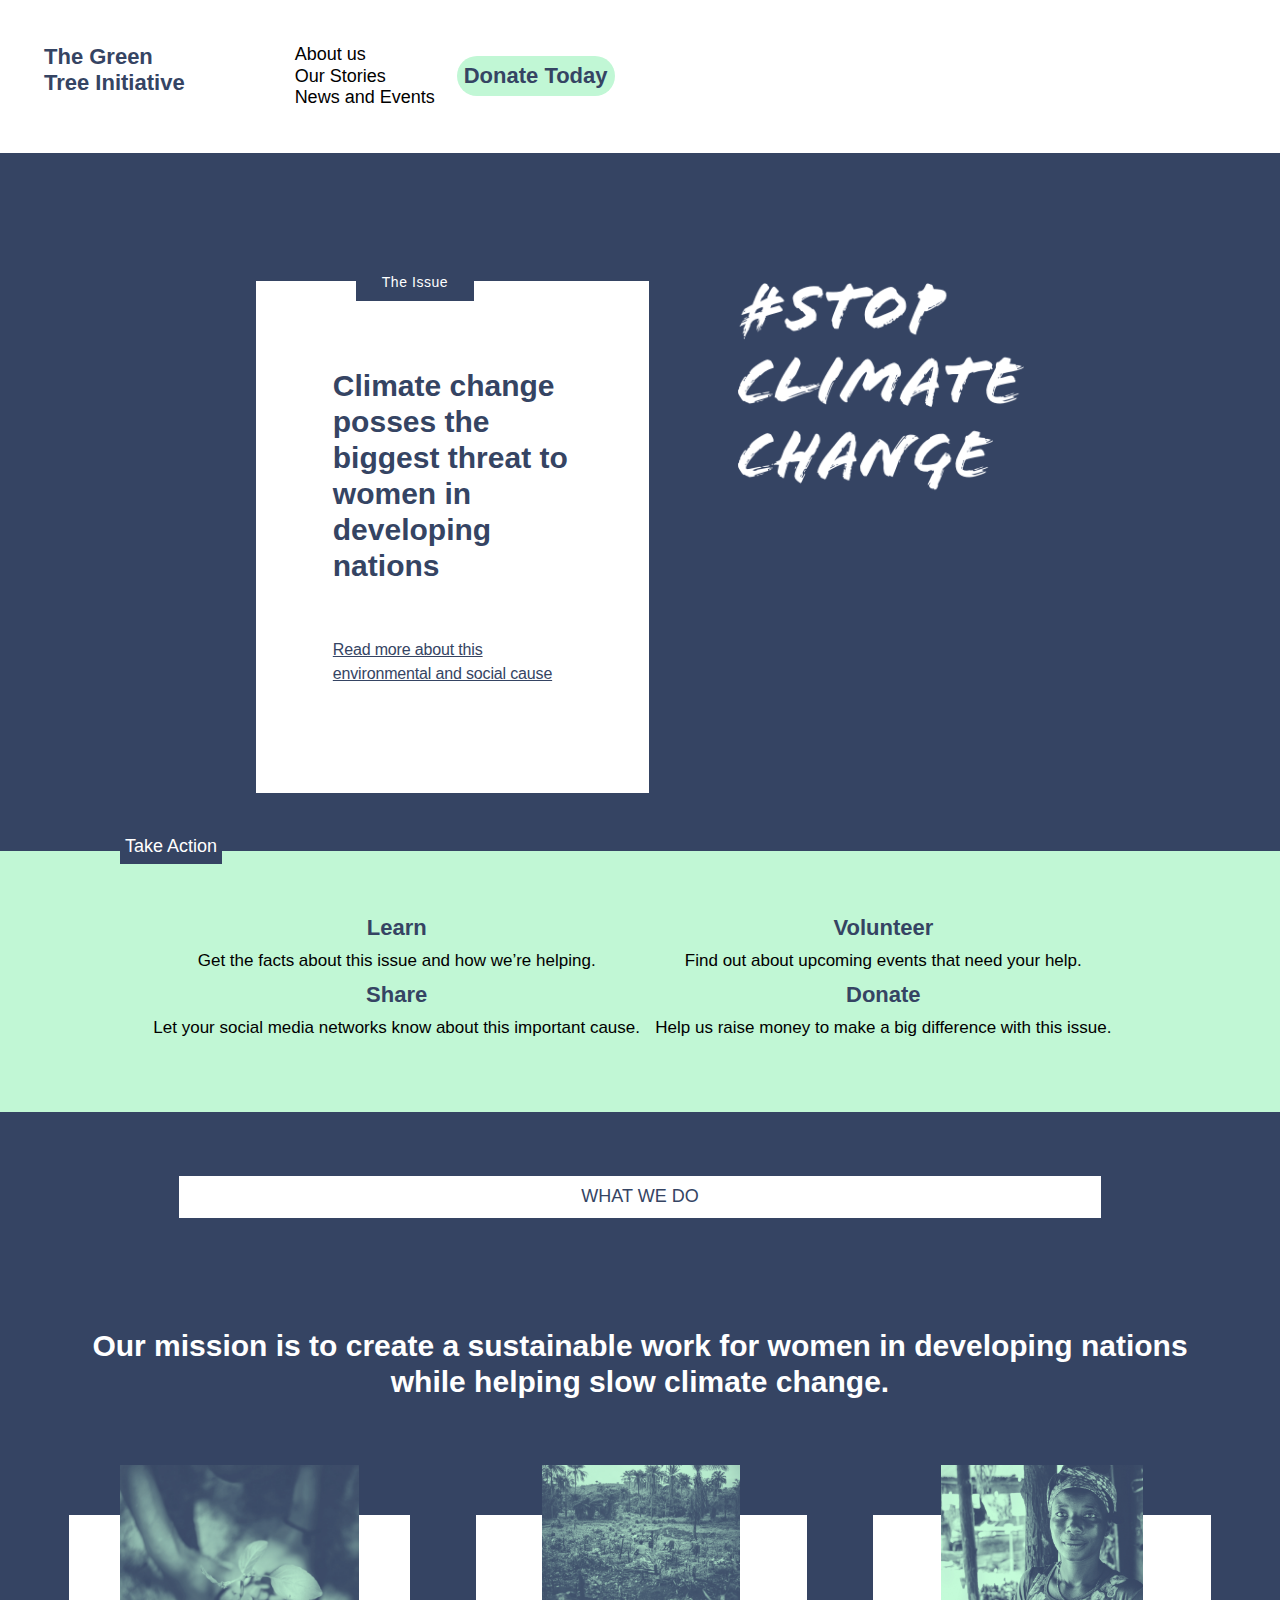
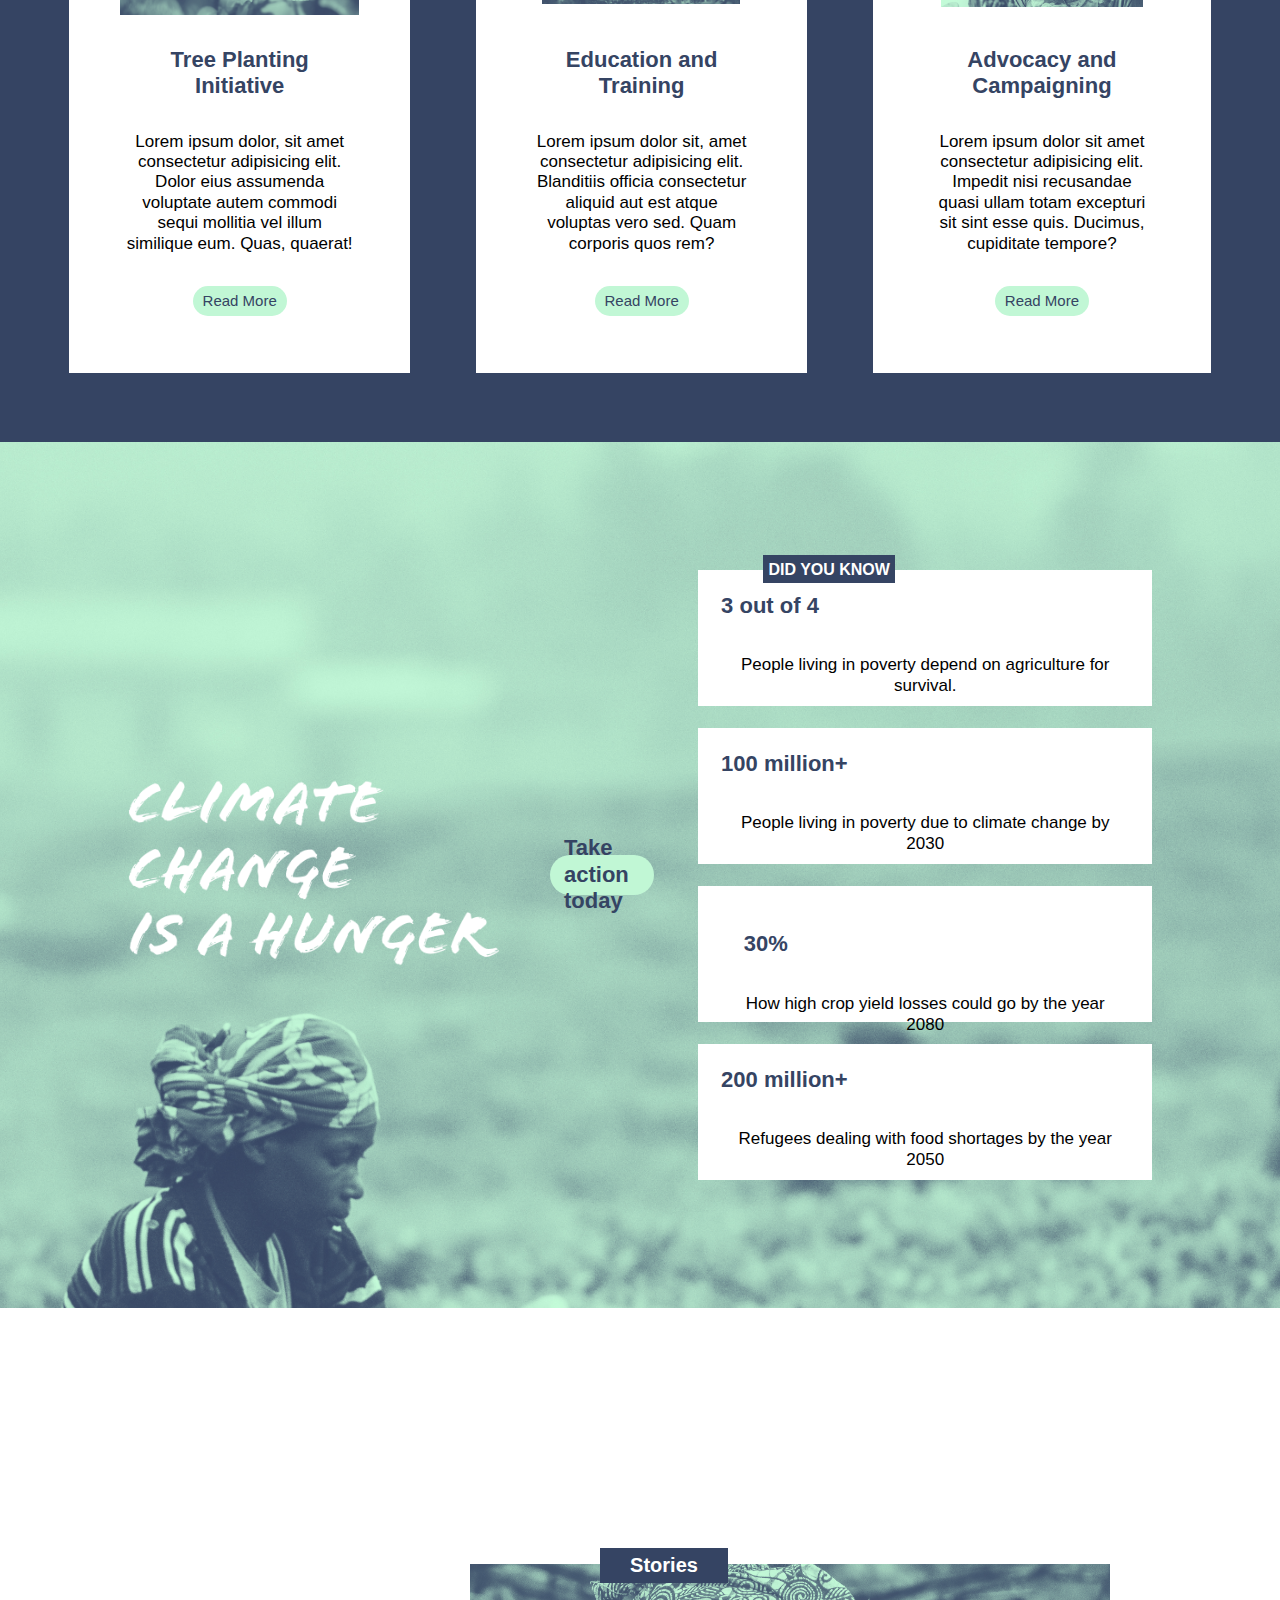
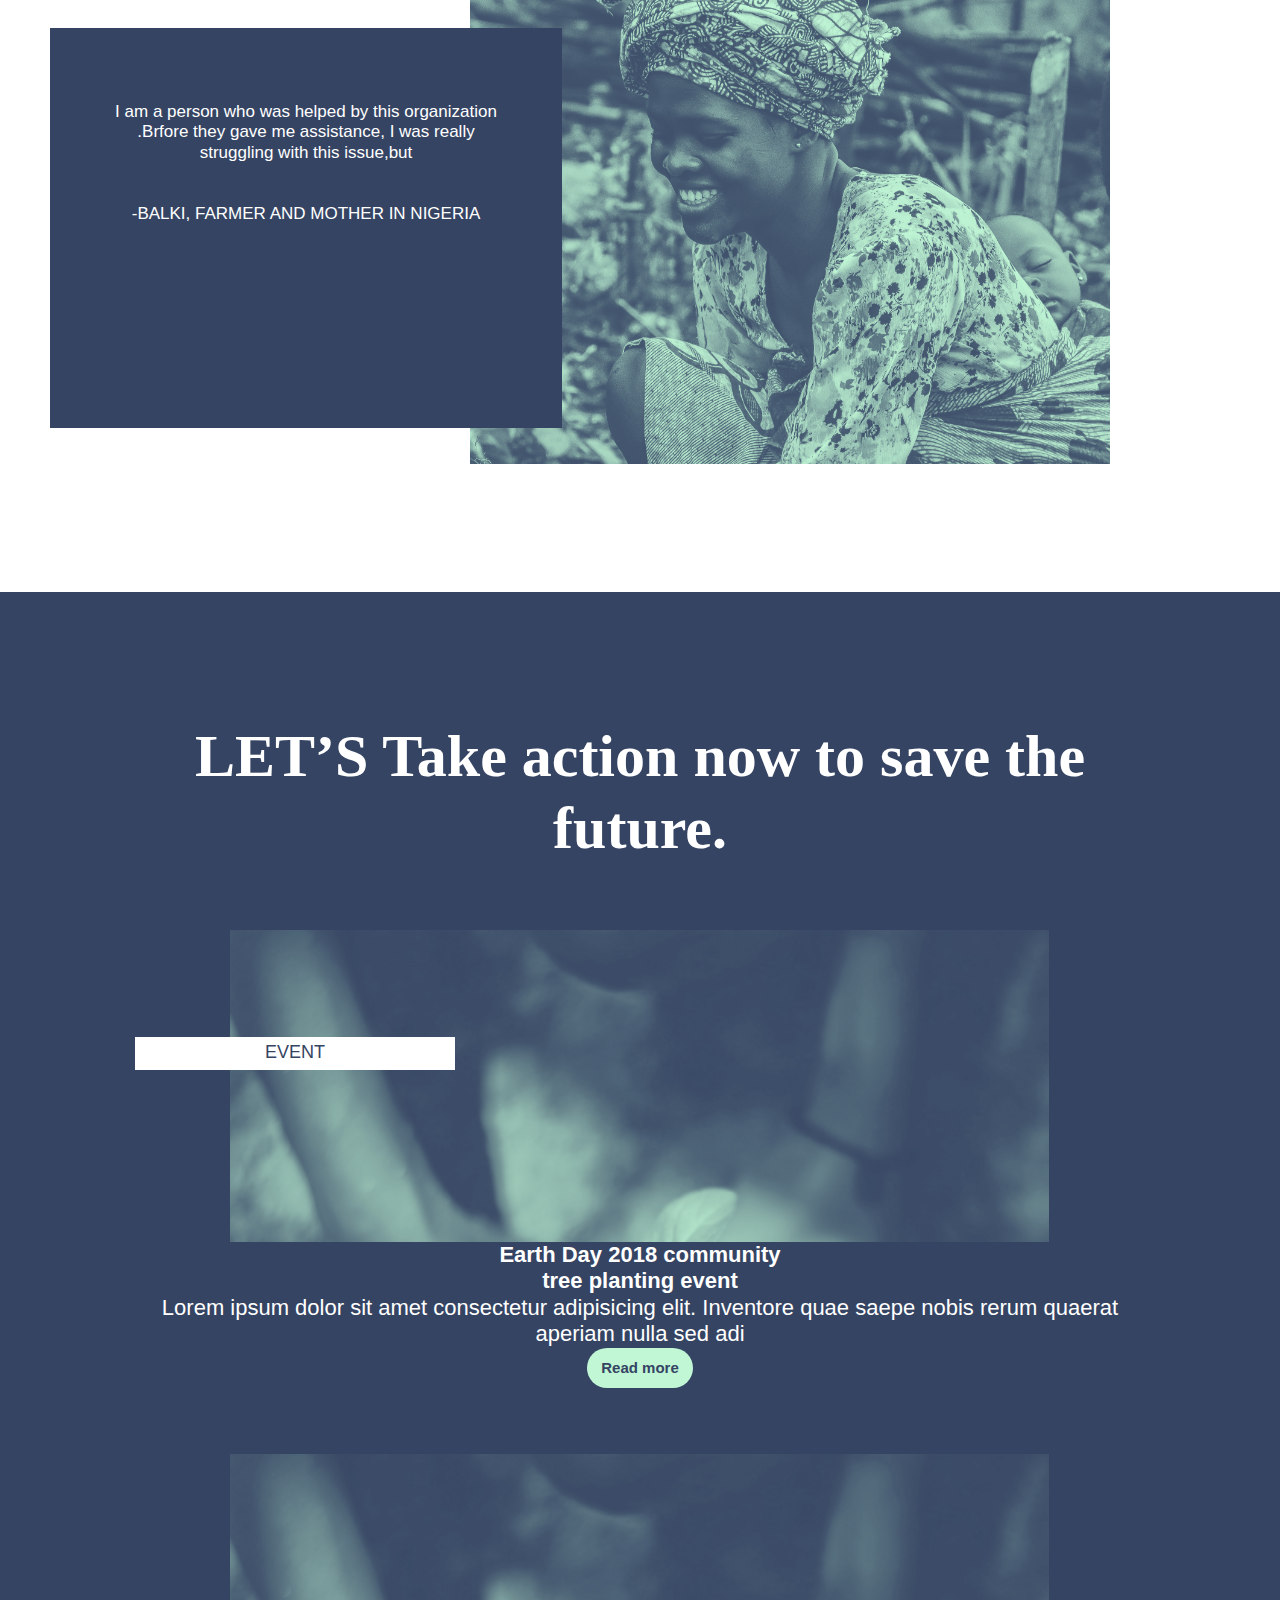
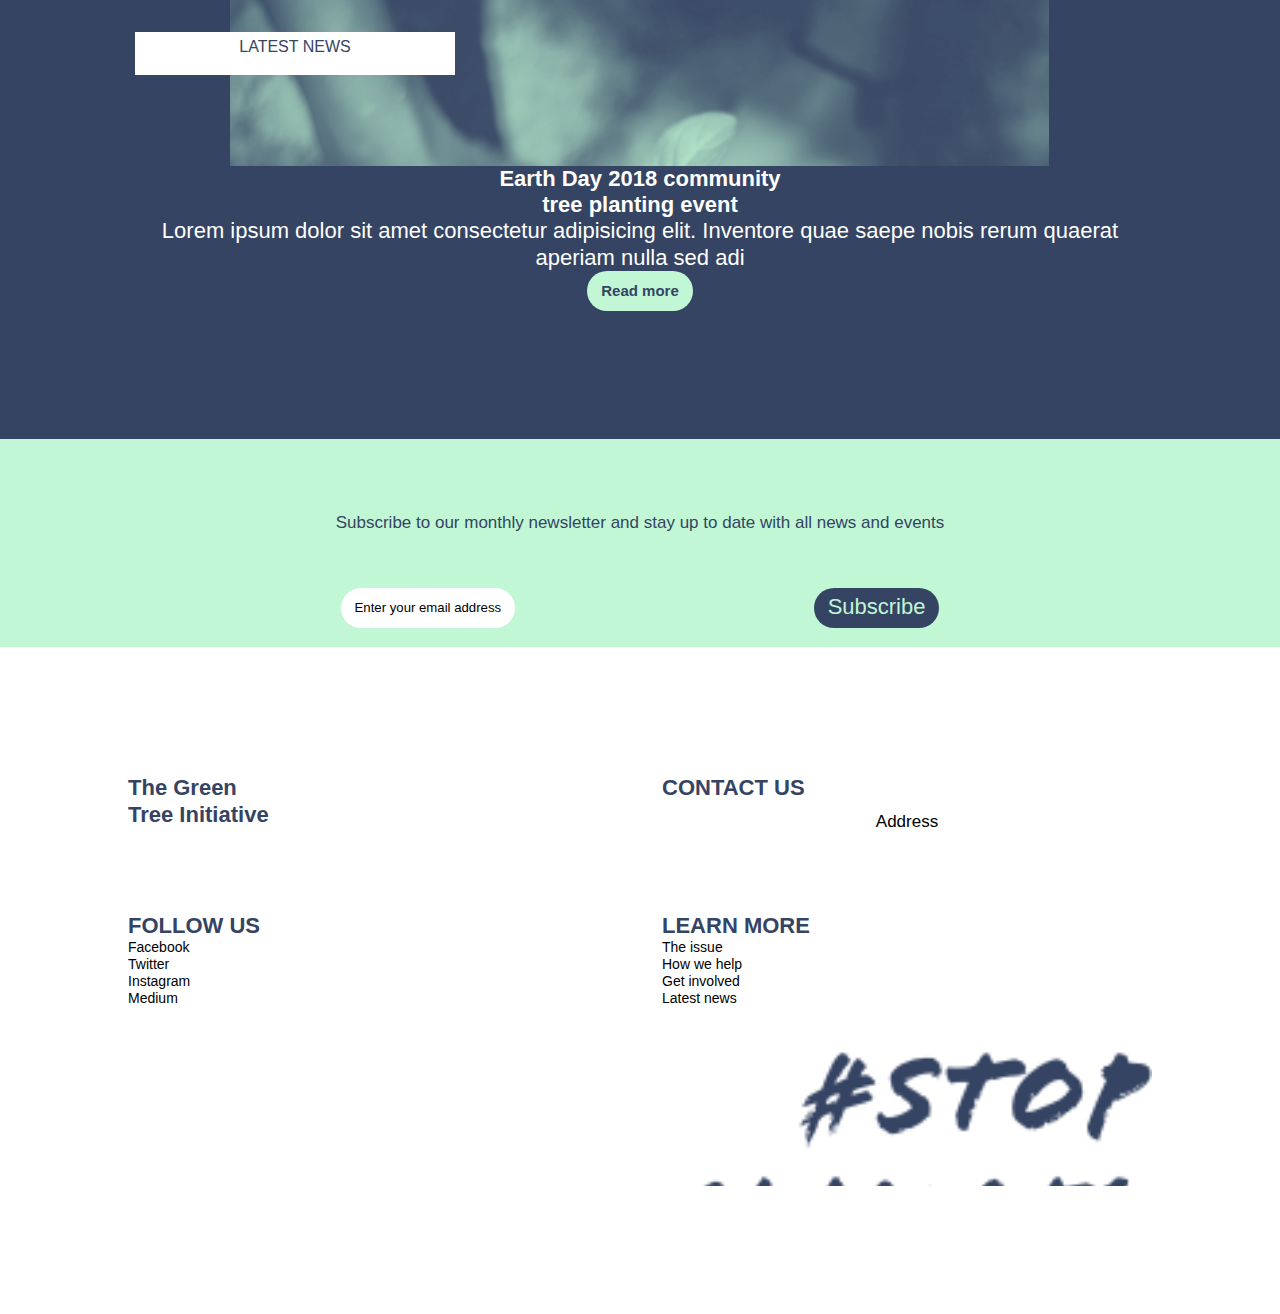
==== index.html @ ba5d0704 "Rename green_indexmb.html to index.html" ====
<!DOCTYPE html>
<html lang="en">

<head>
    <meta charset="UTF-8">
    <meta http-equiv="X-UA-Compatible" content="IE=edge">
    <meta name="viewport" content="width=device-width, initial-scale=1.0">
    <title>The Green Tree Initiative</title>
    <link rel="stylesheet" href="css/greenindexmb.css">
</head>

<body>

    <div class="navbar">
        <!-- <div class="container"> -->
        <div class="title">
            <h1 id="logo">The Green </br>Tree Initiative</h1>
            <ul id="list">
                <li>About us</li>
                <li>Our Stories</li>
                <li>News and Events</li>
            </ul>
        </div>
        <div id="Donate"><a href="green_donate.html"> Donate Today</a></div>
        <!-- </div> -->
    </div>
    <section class="showcase">
        <div class="img1">
        </div>
        <!-- <div class="container flex"> -->
        <div class="show1">
            <div class="little1">
                <h3>The Issue</h3>
            </div>
            <div class="d1">
                <p class="s1">Climate change posses the biggest threat to women in developing nations</p>
            </div>

            <a href="lssss">Read more about this environmental and social cause</a>

        </div>

        <!-- </div> -->
    </section>
    <div class="navbar2">
        <!-- <div class="navbar2"> -->
        <!-- <div class="container grid"> -->
        <h2 id="TA">Take Action</h2>
        <div class="innav2">
            <div>
                <h2>Learn</h2>
                <p>Get the facts about this issue and how we’re helping.</p>
            </div>
            <div>
                <h2>Volunteer</h2>
                <p>Find out about upcoming events that need your help.</p>
            </div>
            <div>
                <h2>Share</h2>
                <p>Let your social media networks know about this important cause.</p>
            </div>
            <div>
                <h2>Donate</h2>
                <p>Help us raise money to make a big difference with this issue.</p>
            </div>
        </div>

        <!-- </div> -->
    </div>
    <section class="showcase2">
        <div id="what_we_do">WHAT WE DO
        </div>
        <div id="mission">Our mission is to create a sustainable work
            for women in developing nations while helping slow climate change.
        </div>
        <div class="innershow">
            <div class="Initiative v">
                <div class="imgin pic"></div>
                <div></br></br></div>
                <h3>Tree Planting Initiative
                </h3>
                <p>Lorem ipsum dolor, sit amet consectetur adipisicing elit. Dolor eius assumenda voluptate autem
                    commodi
                    sequi mollitia vel illum similique eum. Quas, quaerat!</p>
                <h4 class="readmore">Read More</h4>
            </div>
            <div class="Training v">
                <div class="imgtr pic"></div>
                <div></br></br></div>
                <h3>Education and Training</h3>
                <p>Lorem ipsum dolor sit, amet consectetur adipisicing elit. Blanditiis officia consectetur aliquid aut
                    est
                    atque voluptas vero sed. Quam corporis quos rem?</p>
                <h4 class="readmore">Read More</h4>
            </div>
            <div class="Advocacy v">
                <div class="imgad pic"></div>
                <div></br></br></div>
                <h3>Advocacy and Campaigning</h3>
                <p>Lorem ipsum dolor sit amet consectetur adipisicing elit. Impedit nisi recusandae quasi ullam totam
                    excepturi sit sint esse quis. Ducimus, cupiditate tempore?</p>
                <h4 class="readmore">Read More
                </h4>
            </div>
        </div>
    </section>
    <section class="showcase3">
        <!-- <div class="container grid"> -->
        <!-- <div class="box1"> -->

        <div class="imgclim"></div>
        <div>
            <h5 id="tat">Take action today</h5>
        </div>
        </div>
        <div class="box2">
            <div id="didyouknow">DID YOU KNOW</div>
            <div class="minibox1">
                <h3>3 out of 4</h3>
                <img src="">
                <p>People living in poverty depend on agriculture for survival.</p>
                <img src="">
            </div>
            <div class="minibox2">
                <h3>100 million+</h3>
                <img src="">
                <p>People living in poverty due to climate change by 2030</p>
                <img src="" alt="">
            </div>
            <div class="minibox3">
                <h3>30%</h3>
                <img src="">
                <p>How high crop yield losses could go by the year 2080</p>
                <img src="" alt="">
            </div>
            <div class="minibox4">
                <h3>200 million+</h3>
                <img src="">
                <p>Refugees dealing with food shortages by the year 2050</p>
                <img src="" alt="">
            </div>
            <!-- </div>             -->
        </div>
    </section>
    <section class="showcase4">

        <div class="bgimg">
            <div id="Stories">Stories</div>
        </div>
        <div class="para">
            <p>I am a person who was helped by this organization
                .Brfore they gave me assistance, I was really struggling with this issue,but
                </br></br></br>-BALKI, FARMER AND MOTHER IN NIGERIA
            </p>
        </div>

        <h4 class="readmore">Read More</h4>

    </section>
    <section class="showcase5">
        <div class="letstake">LET’S Take action now to save the future.</div>
        <div class="eventclass">
            <div class="imgtake">
                <p id="event">EVENT</p>
            </div>
            <div id="earthday">
                <h4>Earth Day 2018 community</br> tree planting event</h4>
            </div>
            <div id="lorem">Lorem ipsum dolor sit amet consectetur adipisicing elit. Inventore quae saepe nobis rerum
                quaerat aperiam
                nulla sed adi </div>
            <h4 class="readmore">Read more</h4>
        </div>
        <div class="newsclass">
            <div class="imgtake">
                <p id="news">LATEST NEWS</p>
            </div>
            <div>
                <h4>Earth Day 2018 community</br> tree planting event</h4>
            </div>
            <div>Lorem ipsum dolor sit amet consectetur adipisicing elit. Inventore quae saepe nobis rerum quaerat
                aperiam
                nulla sed adi </div>
            <h4 class="readmore">Read more</h4>
        </div>

    </section>
    <div class="emailbar">
        <!-- <div class="container"> -->
        <div>
            <p id="subs">Subscribe to our monthly newsletter and stay up to date with all news and events</p>
        </div>
        <div id="mail-sub">
            <div id="email">Enter your email address</div>
            <div id="subscribe">
                Subscribe
            </div>
        </div>
        <!-- </div> -->
    </div>

    <div class="lownav">
        <!-- <div class="container flex"> -->
        <div>
            <h3>The Green </br>Tree Initiative
        </div>
        <div id="contact">
            <h6>CONTACT US</h6>
            <P>Address</P>
        </div>
        <div>
            <h6>FOLLOW US</h6>
            <ul id="follow">
                <li>Facebook</li>
                <li>Twitter</li>
                <li>Instagram</li>
                <li>Medium</li>
            </ul>
        </div>
        <div>
            <h6>LEARN MORE</h6>
            <ul id="follow">
                <li>The issue</li>
                <li>How we help</li>
                <li>Get involved</li>
                <li>Latest news</li>
            </ul>
        </div>
        <div></div>
        <div class="imglow"></div>
    </div>

</body>

</html>
---- css/greenindexmb.css ----
* {
    margin: 0;
    padding: 0;
    box-sizing: border-box;
    font-size: 22px;
    font-family: Helvetica, Arial, sans-serif;
    line-height: 1.2;
}

body {
    background-color: #354463;
    line-height: 1.6;
    display: grid;
}

.container {
    max-width: 80%;
    /* display: flex; */
    /* flex-direction: column; */
    /* align-items: center; */
}

a {
    text-decoration: none;
    color: #354463;
    font-weight: bold;
}

h1 {
    font-weight: 700;
    color: #354463;
}

ul {
    list-style-type: none;

}

li {
    font-size: 14px;
}

p {
    padding: 10px 0;
}

img {
    width: 100%;
}

.navbar {
    height: auto;
    width: 100%;
    background-color: #FFFFFF;
    background-origin: padding-box;
    display: grid;
    grid-template-rows: 2fr 1fr;
    grid-gap: 4 rem;
    justify-items: stretch;
    /* padding: 1rem; */
}

#Donate {
    border-radius: 75px;
    background: #C1f7d5;
    padding: 14px 14px 14px 100px;
    width: auto;
    height: 40px;
    display: flex;
    text-align: center;
    align-items: center;
}

.title {
    display: flex;
    justify-content: space-between;
    padding: 1rem;
    gap: 2rem;
}

.showcase {
    width: 100%;
    height: auto;
    padding: 3% 10% 15%;
    background-image: url("annie-spratt-135307-unsplash@2x.png");
    background-size: 100% 100%;
    background-repeat: no-repeat;
    opacity: 1;
    /* margin-bottom: -70px; */
    z-index: -1;
    display: grid;
    grid-template-rows: 1fr 1fr;
    gap: 10 rem;
}

.img1 {

    /* Layout Properties */

    width: 60%;

    /* UI Properties */

    background-image: url('stopclimatechange.png');
    opacity: 1;
    background-size: 100%;
    background-repeat: no-repeat;

}

.show1 {
    position: relative;
    width: 100%;
    height: 256px;
    padding: 10%;

    /* UI Properties */

    background-color: #FFFFFF;
    background-origin: padding-box;
    opacity: 100;
    z-index: 100;
    display: flex;
    flex-direction: column;
    gap: 2rem;
}

.d1 {
    width: 100%;
}

.little1 {
    position: absolute;
    top: -20px;
    left: 100px;
    height: 40px;
    width: 30%;

    /* UI Properties */

    background: #354463 0% 0% no-repeat padding-box;
    opacity: 1;
    display: flex;
    align-items: center;
    justify-content: center;
    ;
}

.little1 h3 {
    /* top: 254px; */
    /* left: 268px; */
    /* width: 78px; */
    height: 14px;
    disp
    /* UI Properties */

    text-align: center;
    font: normal normal normal 14px/17px Helvetica;
    letter-spacing: 0.56px;
    color: #FFFFFF;
    opacity: 1;
}

.show1 a {

    height: 16px;
    text-align: left;
    text-decoration: underline;
    font: normal normal 300 16px/24px Helvetica;
    letter-spacing: -0.16px;
    color: #354463;
    opacity: 1;
}

.s1 {
    font-family: Helvetica, sans-serif;
    font-size: 18px;
    font-weight: bolder;
    letter-spacing: 0px;
    color: #354463;
    opacity: 1;
    text-align: left;
}

h1,
h2,
h3,
h4,
h5,
h6 {
    color: #354463;
}

.navbar2 {
    position: relative;
    width: 100%;
    height: auto;


    background: #C1F7D5 0% 0% no-repeat padding-box;
    opacity: 1;
    padding: 5% 10%;
    display: flex;
    flex-direction: column;
    align-items: center;
    gap: 1rem;
}

.innav2 div {
    display: flex;
    flex-direction: column;
    align-items: center;
}

h2 {
    color: #354463;
}

#TA {
    position: absolute;
    top: -20px;
    left: 120px;
    height: 33px;
    width: 30%;
    font-weight: 400;
    color: #FFFFFF;
    font-size: 18px;
    padding: 5px;
    /* UI Properties */

    background: #354463 0% 0% no-repeat padding-box;
    opacity: 1;


}

p {
    font-size: 17px;
    text-align: center;
}

.innav2 {
    display: grid;
    grid-template-columns: 1fr 1fr;
    grid-template-rows: 1fr 1fr;
}

.showcase2 {
    width: 100%;
    height: auto;
    background: #354463 0% 0% no-repeat padding-box;
    padding: 5%;
    display: flex;
    flex-direction: column;
    gap: 5rem;
    align-items: center;

}

#mission {
    font-weight: 800;
    color: #FFFFFF;
    text-align: center;
    font-size: 30px;
}

#what_we_do {
    width: 80%;
    text-align: center;
    font-weight: 400;
    color: #354463;
    font-size: 18px;
    padding: 10px;
    background-color: #FFFFFF;
    /* UI Properties */
    opacity: 1;
}

.innershow {
    padding: 5px;
    display: flex;
    flex-direction: column;
    gap: 3rem;

}

.Initiative {
    position: relative;
    background-color: #FFFFFF;
    padding: 10% 10% 30%;
    height: auto;
    text-align: center;
    display: flex;
    flex-direction: column;
    align-items: center;
    gap: 3rem;
}

.imgin {
    position: absolute;
    top: -50px;
    width: 70%;
    height: 150px;
    background-image: url('tree-planting.png');
    background-size: 100%;
    background-repeat: no-repeat;
}

.Training {
    position: relative;
    background-color: #FFFFFF;
    padding: 10% 10% 30%;
    height: auto;
    text-align: center;
    display: flex;
    flex-direction: column;
    align-items: center;
    gap: 3rem;
}

.imgtr {
    position: absolute;
    top: -50px;
    width: 60%;
    height: 190px;
    background-image: url('education-training.png');
    background-size: 100%;
    background-repeat: no-repeat;

}

.Advocacy {
    position: relative;
    background-color: #FFFFFF;
    padding: 10% 10% 30%;
    height: auto;
    text-align: center;
    display: flex;
    flex-direction: column;
    align-items: center;
    gap: 3rem;
}

.imgad {
    position: absolute;
    top: -50px;
    width: 60%;
    height: 190px;
    background-image: url('advocacy.png');
    background-size: 100%;
    background-repeat: no-repeat;
}

.divfl {
    display: flex;
    flex-direction: column;
    gap: 3rem;
}



.showcase3 {
    width: 100%;
    height: auto;
    background-image: url("did-you-know-background.png");
    background-image: 100% 100%;
    background-repeat: no-repeat;
    opacity: 1;
    padding: 10%;
    display: flex;
    flex-direction: column;
    align-items: center;
    gap: 2rem
}

.box2 {
    position: relative;
    width: 90%;
    display: flex;
    flex-direction: column;
    gap: 1rem;
    align-items: stretch;
}

.minibox1 {
    padding: 5%;
    width: 100%;
    height: 136px;

    /* UI Properties */

    background: #FFFFFF 0% 0% no-repeat padding-box;
    opacity: 1;
}

.minibox2 {
    padding: 5%;
    width: 100%;
    height: 136px;

    /* UI Properties */

    background: #FFFFFF 0% 0% no-repeat padding-box;
    opacity: 1;
}

.minibox3 {
    padding: 10%;
    width: 100%;
    height: 136px;

    /* UI Properties */

    background: #FFFFFF 0% 0% no-repeat padding-box;
    opacity: 1;
}

.minibox4 {
    padding: 5%;
    width: 100%;
    height: 136px;

    /* UI Properties */

    background: #FFFFFF 0% 0% no-repeat padding-box;
    opacity: 1;
}

.box1 {
    display: flex;
    flex-direction: column;
    align-items: left;
}

.showcase3 h5 {
    border-radius: 75px;
    background: #C1f7d5;
    padding: 14px;
    width: auto;
    height: 40px;
    display: flex;
    align-items: center;
}

.imgclim {
    width: 75%;
    height: 192px;
    background-image: url('Climate\ changeIs\ a\ hunger\ issue..png');
    background-size: 100%;
    background-repeat: no-repeat;
}

#didyouknow {
    position: absolute;
    text-align: center;

    top: -15px;
    left: 65px;
    height: 28px;

    font-weight: 400;
    color: #FFFFFF;
    font-size: 16px;
    padding: 5px;
    font-weight: 700;
    /* UI Properties */


    background: #354463 0% 0% no-repeat padding-box;
    opacity: 1;
}

.showcase4 {
    position: relative;
    padding: 20% 10% 10%;
    width: 100%;

    background: #FFFFFF 0% 0% no-repeat padding-box;

    display: flex;
    flex-direction: column;
    gap: 4rem;
    align-items: center;
}

.bgimg {
    width: 100%;
    height: 312px;
    background: transparent url('lady-baby.png') 0% 0% no-repeat padding-box;
    opacity: 1;
    padding: 10%;
}

#Stories {
    position: absolute;
    top: 57px;
    left: 124px;
    height: 33px;
    width: 25%;
    font-weight: 400;
    color: #FFFFFF;
    font-size: 18px;
    padding: 5px;
    font-weight: 700;
    /* UI Properties */
    text-align: center;

    background: #354463 0% 0% no-repeat padding-box;
    opacity: 1;

}

.para {
    background-color: #354463;
    color: #FFFFFF;
    padding: 5%;
    display: flex;
    flex-direction: column;
    align-items: center;
}

.para p {
    text-align: center;
}

.para div {
    font-size: small;
    text-align: center;
}

.showcase5 {
    position: relative;
    width: 100%;
    height: auto;
    padding: 10%;
    background: #354463 0% 0% no-repeat padding-box;
    display: flex;
    flex-direction: column;
    align-items: center;
    gap: 3rem;
    text-align: center;
}

.newsclass,
.eventclass {
    /* position: relative; */
    width: 100%;
    background: #354463 0% 0% no-repeat padding-box;
    display: flex;
    flex-direction: column;
    align-items: center;
    gap: 0rem;
    text-align: center;
}

.readmore {
    border-radius: 75px;
    background: #C1f7d5;
    color: #354463;
    padding: 10px;
    width: auto;
    font-size: 15px;
    font-weight: 400;
    height: 30px;
    display: flex;
    align-items: center;
}

.letstake {
    font-size: 60px;
    font-weight: 900;
    font-family: 'Times New Roman', Times, serif;
}

.showcase5 h4 {
    font-weight: 800;
    color: #FFFFFF;
}

.showcase5 .readmore {
    border-radius: 75px;
    background: #C1f7d5;
    color: #354463;
    padding: 14px;
    width: auto;
    height: 40px;
    display: flex;
    align-items: center;
}

.showcase5 div {
    color: #FFFFFF
}

.imgtake {
    width: 80%;
    height: 312px;

    /* UI Properties */

    background-image: url('tree-planting.png');
    background-repeat: no-repeat;
    background-size: 100%;
    opacity: 1;
}

#event {
    position: absolute;
    top: 445px;
    left: 135px;
    height: 33px;
    width: 25%;
    font-weight: 400;
    color: #354463;
    font-size: 18px;
    padding: 5px;
    /* UI Properties */

    background: #FFFFFF 0% 0% no-repeat padding-box;
    opacity: 1;

}

#news {
    position: absolute;
    top: 1040px;
    left: 135px;
    height: 43px;
    width: 25%;
    font-weight: 400;
    color: #354463;
    font-size: 16px;
    padding: 5px;
    /* UI Properties */

    background: #FFFFFF 0% 0% no-repeat padding-box;
    opacity: 1;

}

.emailbar {
    padding: 5%;
    width: 100%;
    height: 208px;
    background: #C1F7D5 0% 0% no-repeat padding-box;
    display: flex;
    flex-direction: column;
    gap: 2rem;
}

#mail-sub {
    display: flex;
    flex-direction: row;
    justify-content: space-evenly;
    gap: 1rem
}

#subs {
    color: #354463;
    font-weight: 500;
    flex-direction: column;
    gap: 2rem;
}

#email {
    border-radius: 75px;
    background: #FFFFFF;
    padding: 14px;
    width: auto;
    height: 40px;
    font-size: 0.6rem;
    display: flex;
    align-items: center;

}

#subscribe {
    border-radius: 75px;
    background: #354463;
    padding: 14px;
    color: #C1F7D5;
    width: auto;
    height: 40px;
    display: flex;
    align-items: center;
}

.lownav {
    padding: 10%;
    background-color: #FFFFFF;
    width: 100%;
    height: auto;
    display: grid;
    grid-template-columns: 1fr 1fr;
    grid-template-rows: 1fr 1fr;
    grid-gap: 2rem;
}

.imglow {
    height: 136px;
    background-image: url("stopclimate.png");
    background-size: 100%;
    background-color: transparent;
    background-origin: padding-box;
    background-repeat: no-repeat;
    opacity: 1;
}

@media only screen (min-width: 768px) and (max-width:900px){
.navbar{
height: 180px;
width: 100%;
background-color: #FFFFFF;
background-origin: padding-box;
display: grid;
grid-template-columns: 1fr 1fr;
grid-gap: 1rem;
justify-items:center;
padding: 1rem;
}
.title {
display: flex;
flex-direction: column;
justify-content: space-between;
padding: 1rem;
gap: 2rem;
}
.title ul{
display: flex;
flex-direction: row;
justify-content: space-evenly;
gap: 1rem;
}
#Donate{
padding-right: 120px;    
}
.showcase2 {
width: 100%;
height: auto;
background: #354463 0% 0% no-repeat padding-box;
padding: 5%;
display: flex;
flex-direction: column;
gap: 8rem;
align-items: center;

}
.img1{
Layout Properties

width: 40%;

UI Properties

background-image: url('stopclimatechange.png');
opacity: 1;
background-size: 100%;
background-repeat: no-repeat;}
#TA {
position: absolute;
top: -20px;
left: 120px;
height: 33px;
width: 20%;
font-weight: 400;
color: #FFFFFF;
font-size: 18px;
padding: 5px 5px 5px 25px;
UI Properties

background: #354463 0% 0% no-repeat padding-box;
opacity: 1;


}
.v{
height: 750px;
padding: 30%;
}
.pic{
height: 328px
}
.bgimg {
width:80%;
height: 500px;
background: transparent url('lady-baby.png') 0% 0% no-repeat padding-box;
opacity: 1;
padding: 10%;
}
.showcase4{
gap: 12rem;
justify-items:flex-start;
}
.showcase4.readmore{
font-size: 22px;
font-weight: 500
}
.para{
position: absolute;
top: 550px;
left: 250px;
width: 60%;
height: 300px;
}
#Stories{
width:10%;
height: 35px;
font-size: 20px;
top:140px;
left: 200px;
}
.lownav {
padding: 10%;
background-color: #FFFFFF;
width: 100%;
height: auto;
display: grid;
grid-template-columns: 1fr 1fr 1fr;
grid-template-rows: 1fr 1fr;
grid-gap: 2rem;
}
.newsclass,.eventclass{
position: relative;
width: 100%;
background: #354463 0% 0% no-repeat padding-box;
display: grid;
grid-template-columns:2fr 1fr;
grid-template-rows: 1fr 1fr 1fr 1fr 1fr;
grid-template-areas:
"a b"
"c b"
"d b"
"d "
"e ";
align-items: center;
gap: 1rem;
text-align: center;
}
.imgtake{
grid-area: b;

}
#earthday{
grid-area: c ;
}
#lorem{
grid-area:d ;
}
#event{
grid-area:a
}
.readmore{
grid-area: e;
} 
}
@media (min-width:960px) {
    .navbar {
        height: auto;
        width: 100%;
        background-color: #FFFFFF;
        background-origin: padding-box;
        display: flex;
        flex-direction: row;
        align-items: center;
        gap: 0rem;
        padding: 1rem;
    }


    #Donate {
        padding: 3px 7px 3px 7px;
    }

    .title {
        flex-direction: row;
        gap: 5rem;
    }

    .title li {
        font-size: 18px;
    }

    .showcase {
        width: 100%;
        height: auto;
        padding: 10% 20%;
        background-image: url("annie-spratt-135307-unsplash@2x.png");
        background-size: 100% 100%;
        background-repeat: no-repeat;
        opacity: 1;
        margin-bottom: -70px;
        z-index: -1;
        display: flex;
        flex-direction: row-reverse;
        gap: 4rem;
    }

    .show1 {
        width: 70%;
        height: 512px;
    }

    #TA {
        width: 8%;
    }

    .s1 {
        font-family: Helvetica, sans-serif;
        font-size: 30px;
        font-weight: bolder;
        letter-spacing: 0px;
        color: #354463;
        opacity: 1;
        text-align: left;
    }

    /* .showcase2 {
    width: 100%;
    height: auto;
    background: #354463 0% 0% no-repeat padding-box;
    padding: 5%;
    display: flex;
    flex-direction: row;
    gap: 5rem;
    align-items: center; */

    .innershow {
        padding: 5px;
        display: flex;
        flex-direction: row;
        gap: 3rem;

    }

    .showcase3 {
        display: flex;
        flex-direction: row;
    }

    .box1 {
        display: flex;
        flex-direction: column;
    }

    .bgimg {
        width: 80%;
        height: 500px;
        background: transparent url('lady-baby.png') 0% 0% no-repeat padding-box;
        opacity: 1;
        padding: 10%;
    }

    .showcase4 {
        flex-direction: row-reverse;
        gap: 12rem;
        justify-items: flex-start;
    }

    .showcase4.readmore {
        font-size: 22px;
        font-weight: 500
    }

    .para {
        position: absolute;
        top: 320px;
        left: 50px;
        width: 40%;
        height: 400px;
    }

    #Stories {
        width: 10%;
        height: 35px;
        font-size: 20px;
        top: 240px;
        left: 600px;
    }

    .Advocacy {
        position: relative;
        background-color: #FFFFFF;
        padding: 5%;
        height: auto;
        text-align: center;
        display: flex;
        flex-direction: column;
        align-items: center;
        gap: 1rem;
    }

    .Initiative {
        position: relative;
        background-color: #FFFFFF;
        padding: 5%;
        height: auto;
        text-align: center;
        display: flex;
        flex-direction: column;
        align-items: center;
        gap: 1rem;
    }

    .Training {
        position: relative;
        background-color: #FFFFFF;
        padding: 5%;
        height: auto;
        text-align: center;
        display: flex;
        flex-direction: column;
        align-items: center;
        gap: 1rem;
    }


}
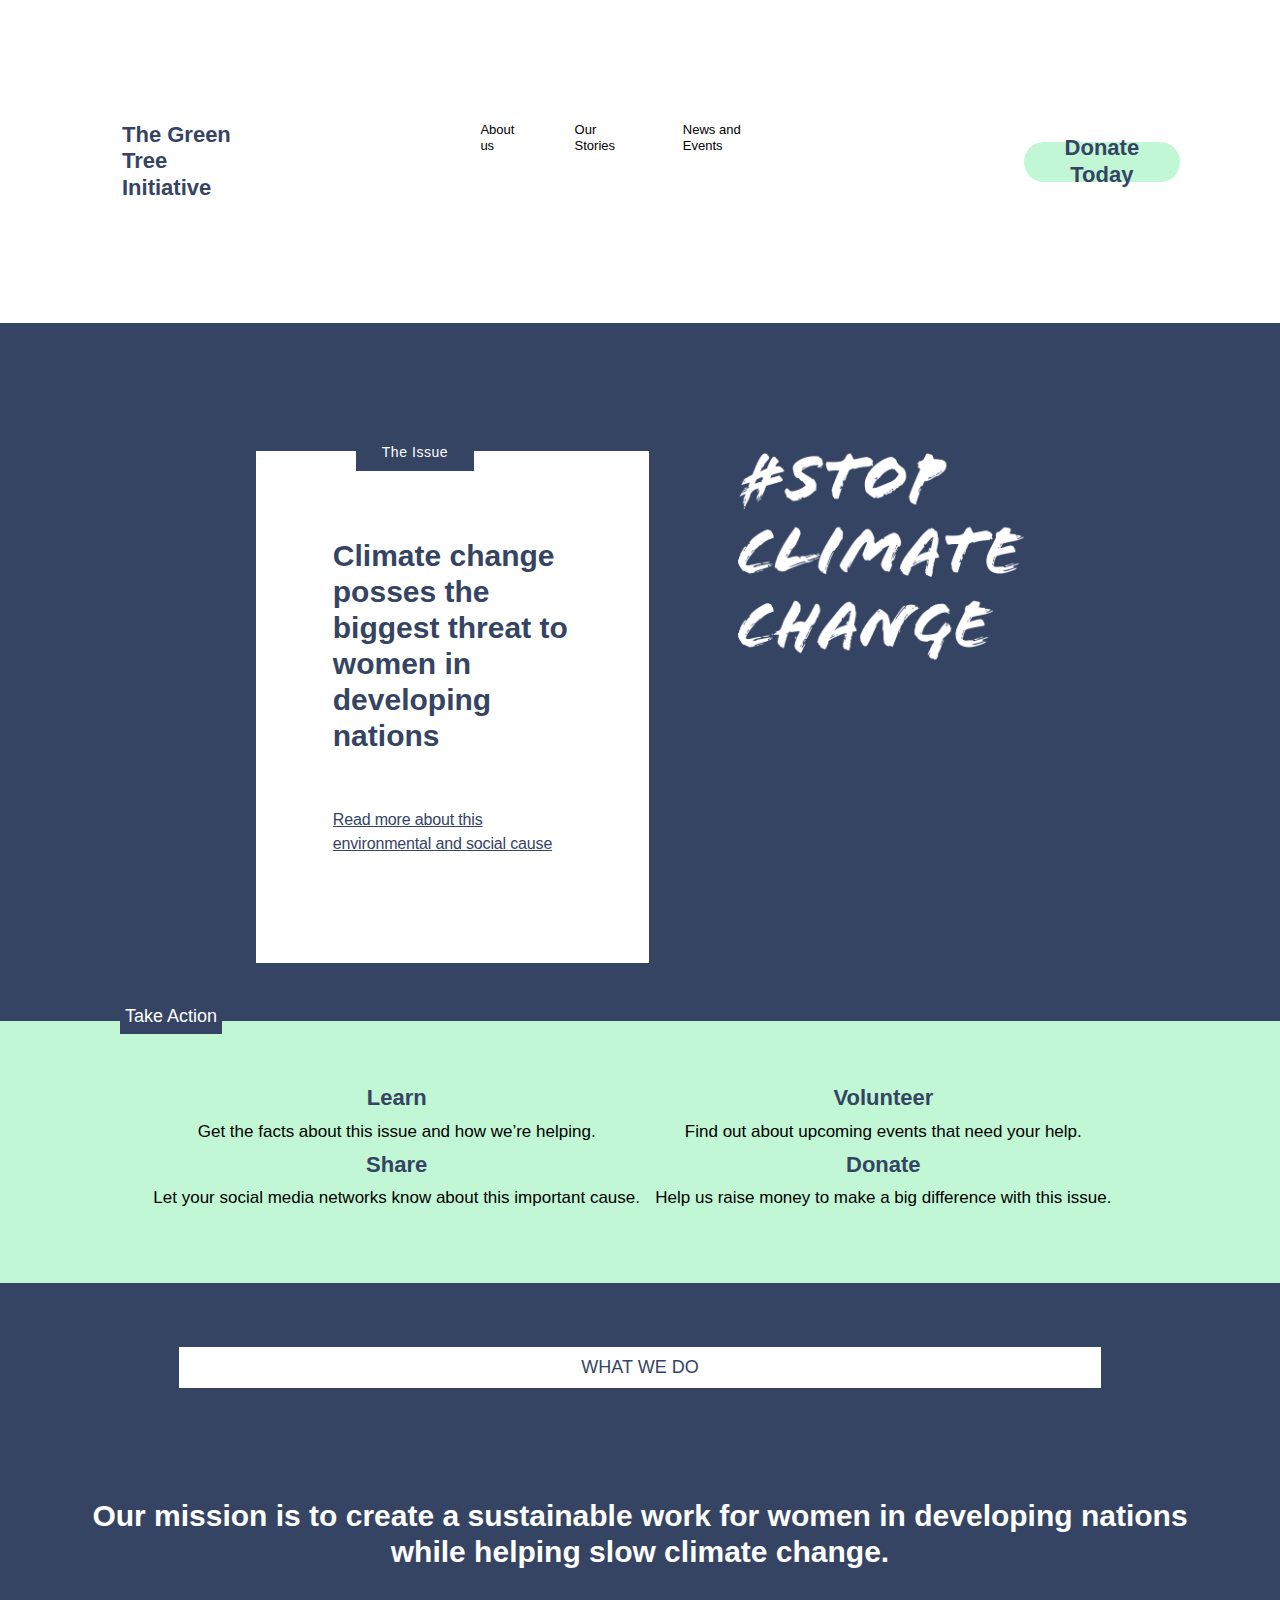
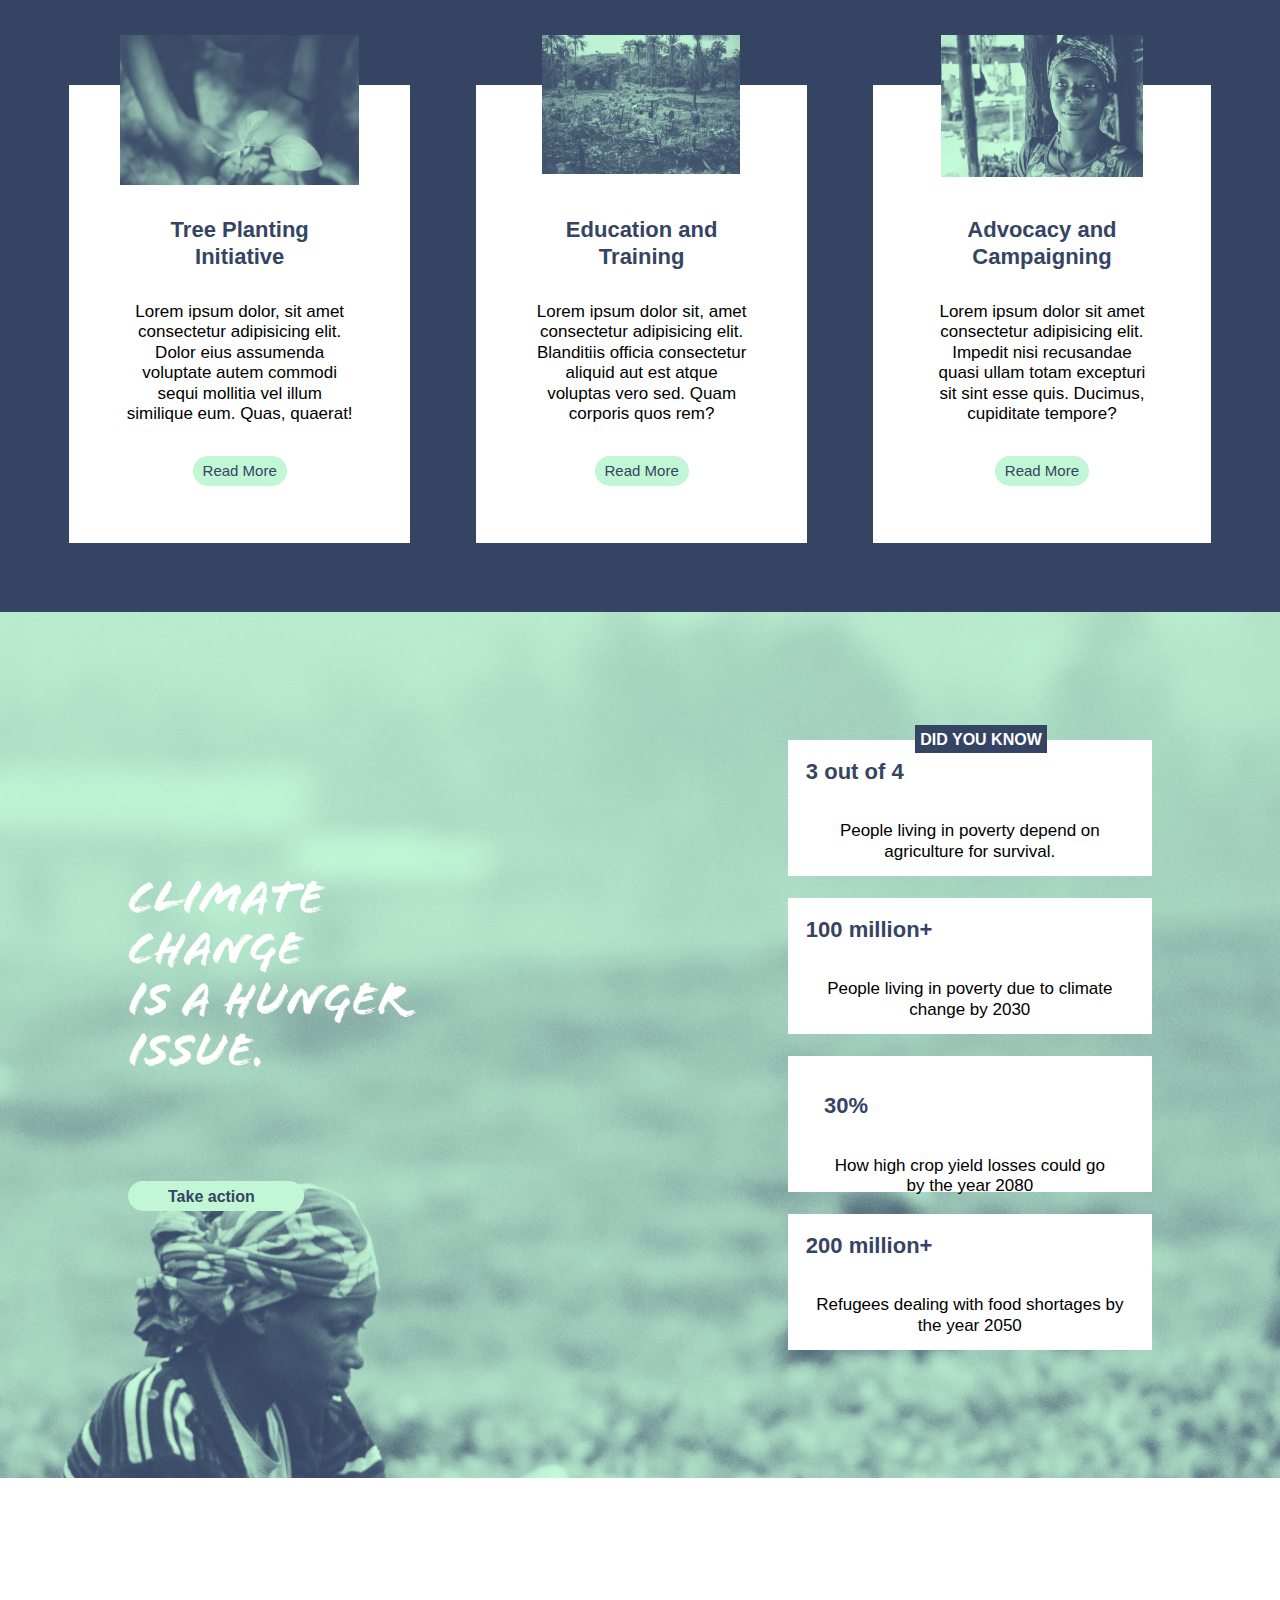
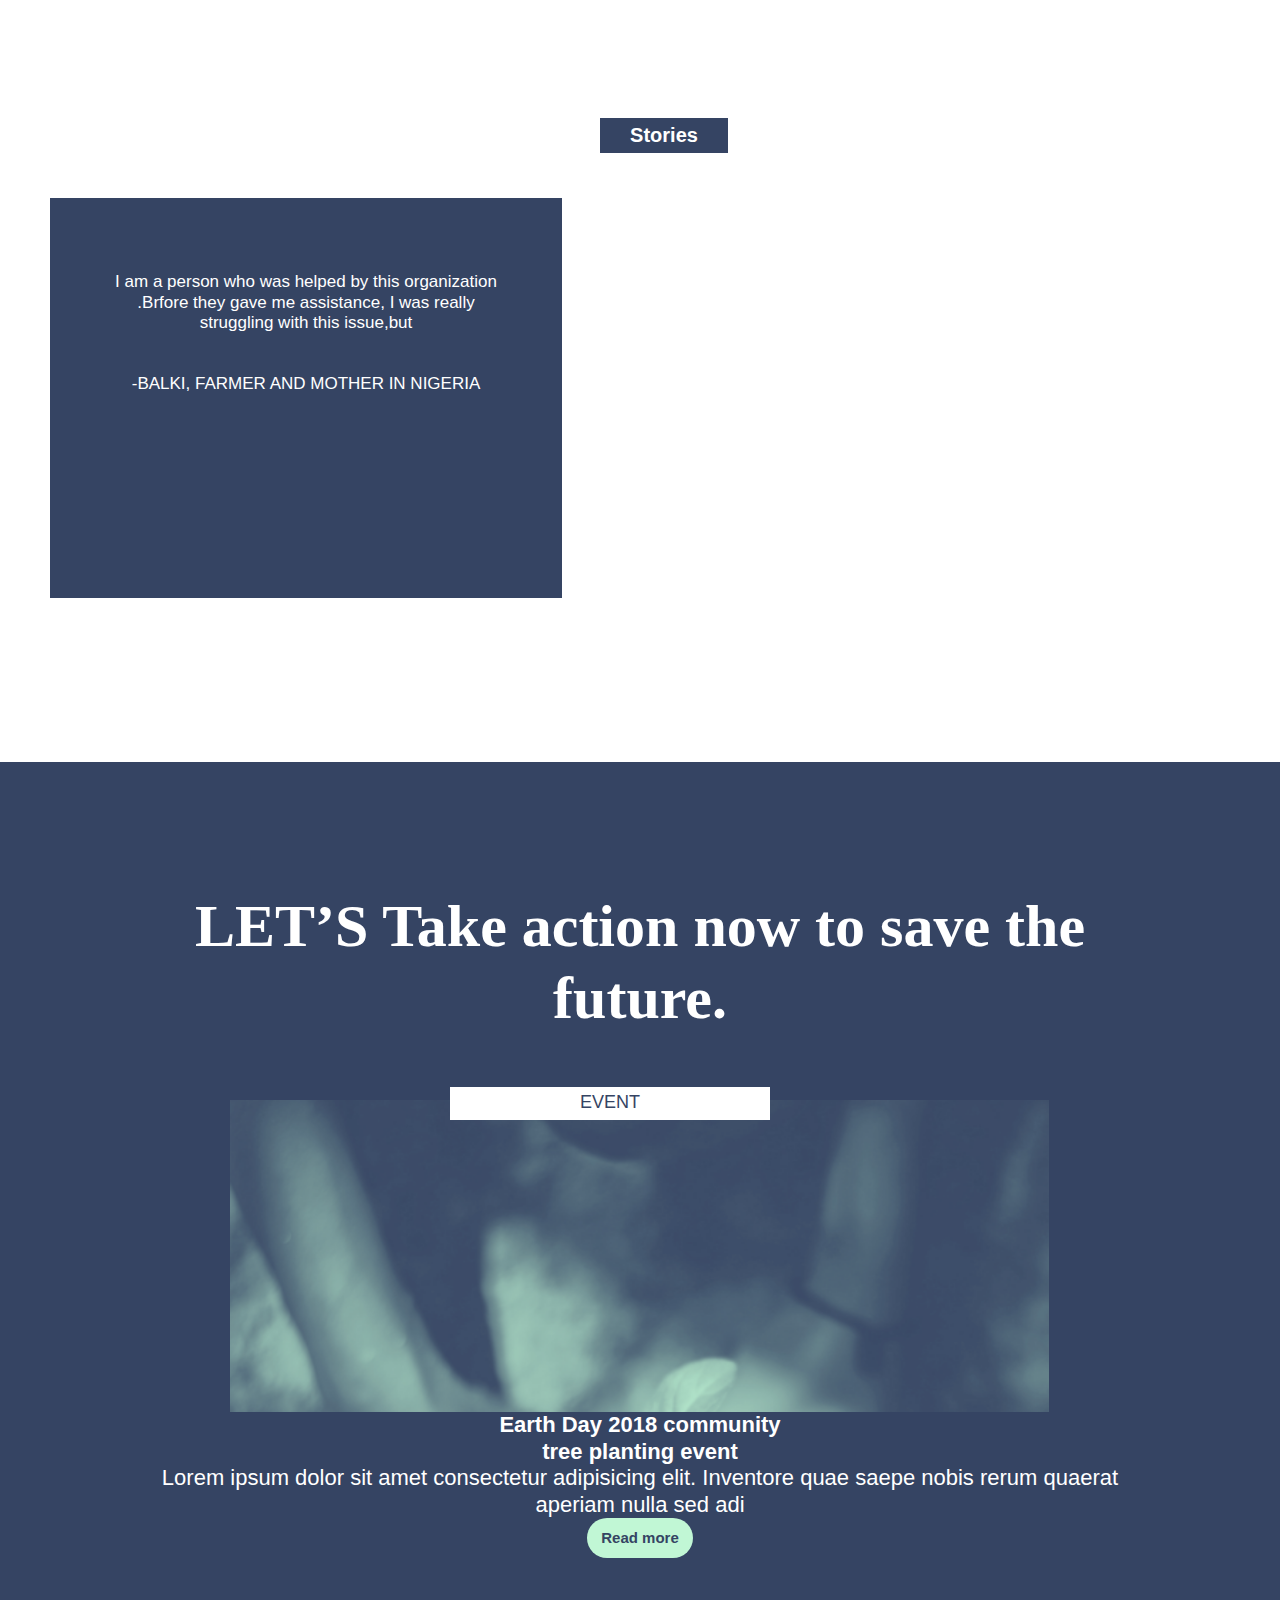
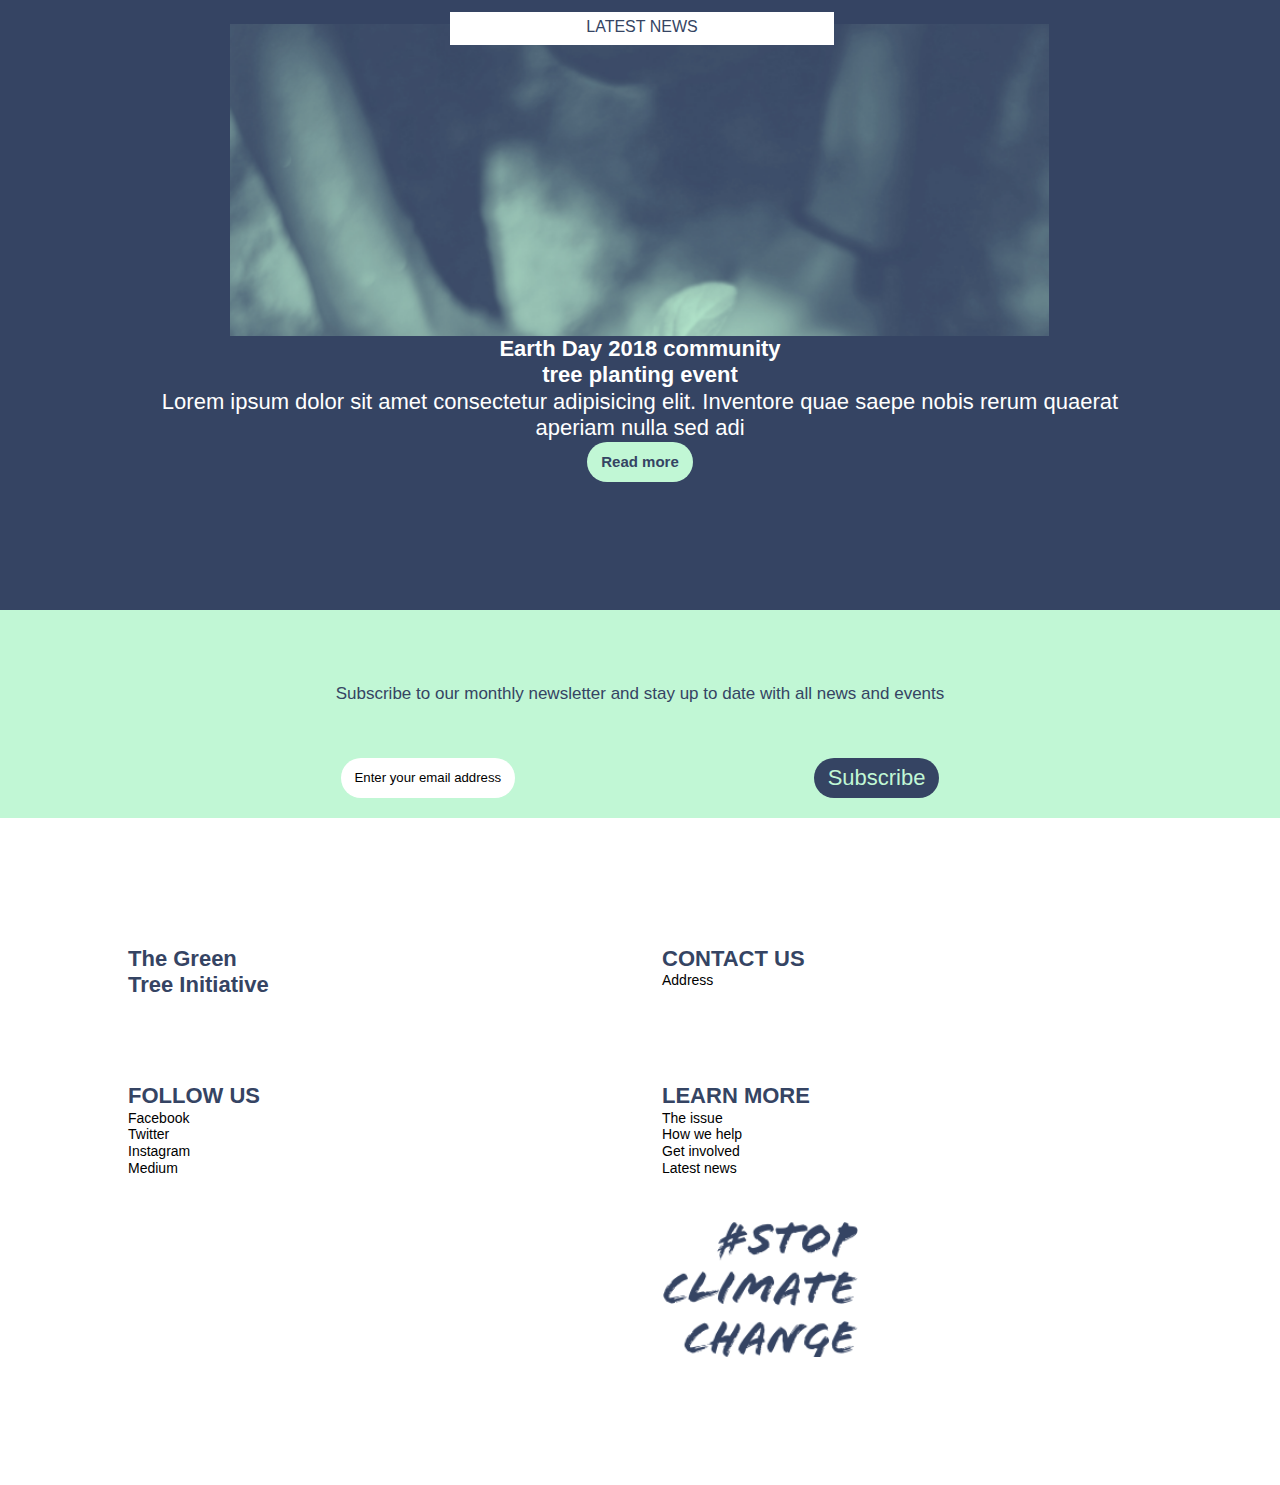
==== commit f87a6fd1: "Update index.html" ====
--- a/index.html
+++ b/index.html
@@ -107,11 +107,9 @@
     <section class="showcase3">
         <!-- <div class="container grid"> -->
         <!-- <div class="box1"> -->
-
+        <div class="takeact">
         <div class="imgclim"></div>
-        <div>
-            <h5 id="tat">Take action today</h5>
-        </div>
+            <h5 id="tat">Take action</h5>
         </div>
         <div class="box2">
             <div id="didyouknow">DID YOU KNOW</div>
@@ -206,7 +204,9 @@
         </div>
         <div id="contact">
             <h6>CONTACT US</h6>
-            <P>Address</P>
+            <ul>
+            <li>Address</li>
+            </ul>
         </div>
         <div>
             <h6>FOLLOW US</h6>
--- a/css/greenindexmb.css
+++ b/css/greenindexmb.css
@@ -706,7 +706,7 @@
     opacity: 1;
 }
 
-@media only screen (min-width: 768px) and (max-width:900px){
+@media(min-width: 768px) and (max-width:900px){
 .navbar{
 height: 180px;
 width: 100%;
@@ -718,6 +718,9 @@
 justify-items:center;
 padding: 1rem;
 }
+.img1{
+    width: 40%;
+}
 .title {
 display: flex;
 flex-direction: column;
@@ -746,13 +749,11 @@
 
 }
 .img1{
-Layout Properties
 
 width: 40%;
 
-UI Properties
-
-background-image: url('stopclimatechange.png');
+
+background-image: url('/Green_tree_initiative/css/stopclimatechange.png');
 opacity: 1;
 background-size: 100%;
 background-repeat: no-repeat;}
@@ -783,9 +784,43 @@
 .bgimg {
 width:80%;
 height: 500px;
-background: transparent url('lady-baby.png') 0% 0% no-repeat padding-box;
+background: transparent url('/Green_tree_initiative/GreenTree/assets/home/lady-baby.png') 0% 0% no-repeat padding-box;
 opacity: 1;
 padding: 10%;
+}
+.showcase3 {
+    display: flex;
+    flex-direction: row;
+    gap:10rem;
+}
+
+.takeact {
+    display: flex;
+    flex-direction: column;
+    gap: 5rem;
+
+}
+.imgclim{
+    width: 400%;
+}
+#tat{
+    border-radius: 75px;
+    background: #C1f7d5;
+    padding: 5px 5px 5px 12px;
+    width: 180%;
+    height: 30px;
+    display: flex;
+    font-size: 16px;
+    align-items: center;
+}
+#event{
+    top: 275px;
+    left: 300px;
+}
+#news{
+    height: 32px;
+    left: 300px;
+    top: 795px;
 }
 .showcase4{
 gap: 12rem;
@@ -819,7 +854,7 @@
 grid-template-rows: 1fr 1fr;
 grid-gap: 2rem;
 }
-.newsclass,.eventclass{
+/* .newsclass,.eventclass{
 position: relative;
 width: 100%;
 background: #354463 0% 0% no-repeat padding-box;
@@ -835,7 +870,7 @@
 align-items: center;
 gap: 1rem;
 text-align: center;
-}
+} */
 .imgtake{
 grid-area: b;
 
@@ -862,8 +897,8 @@
         display: flex;
         flex-direction: row;
         align-items: center;
-        gap: 0rem;
-        padding: 1rem;
+        gap: 10rem;
+        padding: 100px;
     }
 
 
@@ -873,18 +908,22 @@
 
     .title {
         flex-direction: row;
-        gap: 5rem;
-    }
-
+        gap: 10rem;
+    }
+    .title ul{
+        display: flex;
+        flex-direction: row;
+        gap: 2rem;
+    }
     .title li {
-        font-size: 18px;
+        font-size: 13px;
     }
 
     .showcase {
         width: 100%;
         height: auto;
         padding: 10% 20%;
-        background-image: url("annie-spratt-135307-unsplash@2x.png");
+        background-image: url("/Green_tree_initiative/css/annie-spratt-135307-unsplash@2x.png");
         background-size: 100% 100%;
         background-repeat: no-repeat;
         opacity: 1;
@@ -935,19 +974,31 @@
     .showcase3 {
         display: flex;
         flex-direction: row;
-    }
-
-    .box1 {
+        gap:20rem;
+    }
+
+    .takeact {
         display: flex;
         flex-direction: column;
-    }
-
+        gap: 5rem;
+
+    }
+    .imgclim{
+        width: 250%;
+    }
+    #didyouknow{
+        left:230px;
+    }
     .bgimg {
         width: 80%;
         height: 500px;
-        background: transparent url('lady-baby.png') 0% 0% no-repeat padding-box;
+        background: transparent url('/Green_tree_initiative/GreenTree/assets/home/lady-baby.png') 0% 0% no-repeat padding-box;
         opacity: 1;
         padding: 10%;
+    }
+    .box2{
+        width: 50%;
+        padding-left: 10%;
     }
 
     .showcase4 {
@@ -1012,6 +1063,30 @@
         align-items: center;
         gap: 1rem;
     }
-
-
-}
+    #event{
+        top: 325px;
+        left: 450px;
+    }
+    #news{
+        width: 30%;
+        top: 850px;
+        left: 450px;
+        height: 33px;
+        padding-top: 5px;
+    }
+    #tat{
+        border-radius: 75px;
+        background: #C1f7d5;
+        padding: 5px 5px 5px 40px;
+        width: 150%;
+        height: 30px;
+        display: flex;
+        font-size: 16px;
+        align-items: center;
+    }
+    .imglow{
+        width: 40%;
+    }
+
+    
+}
